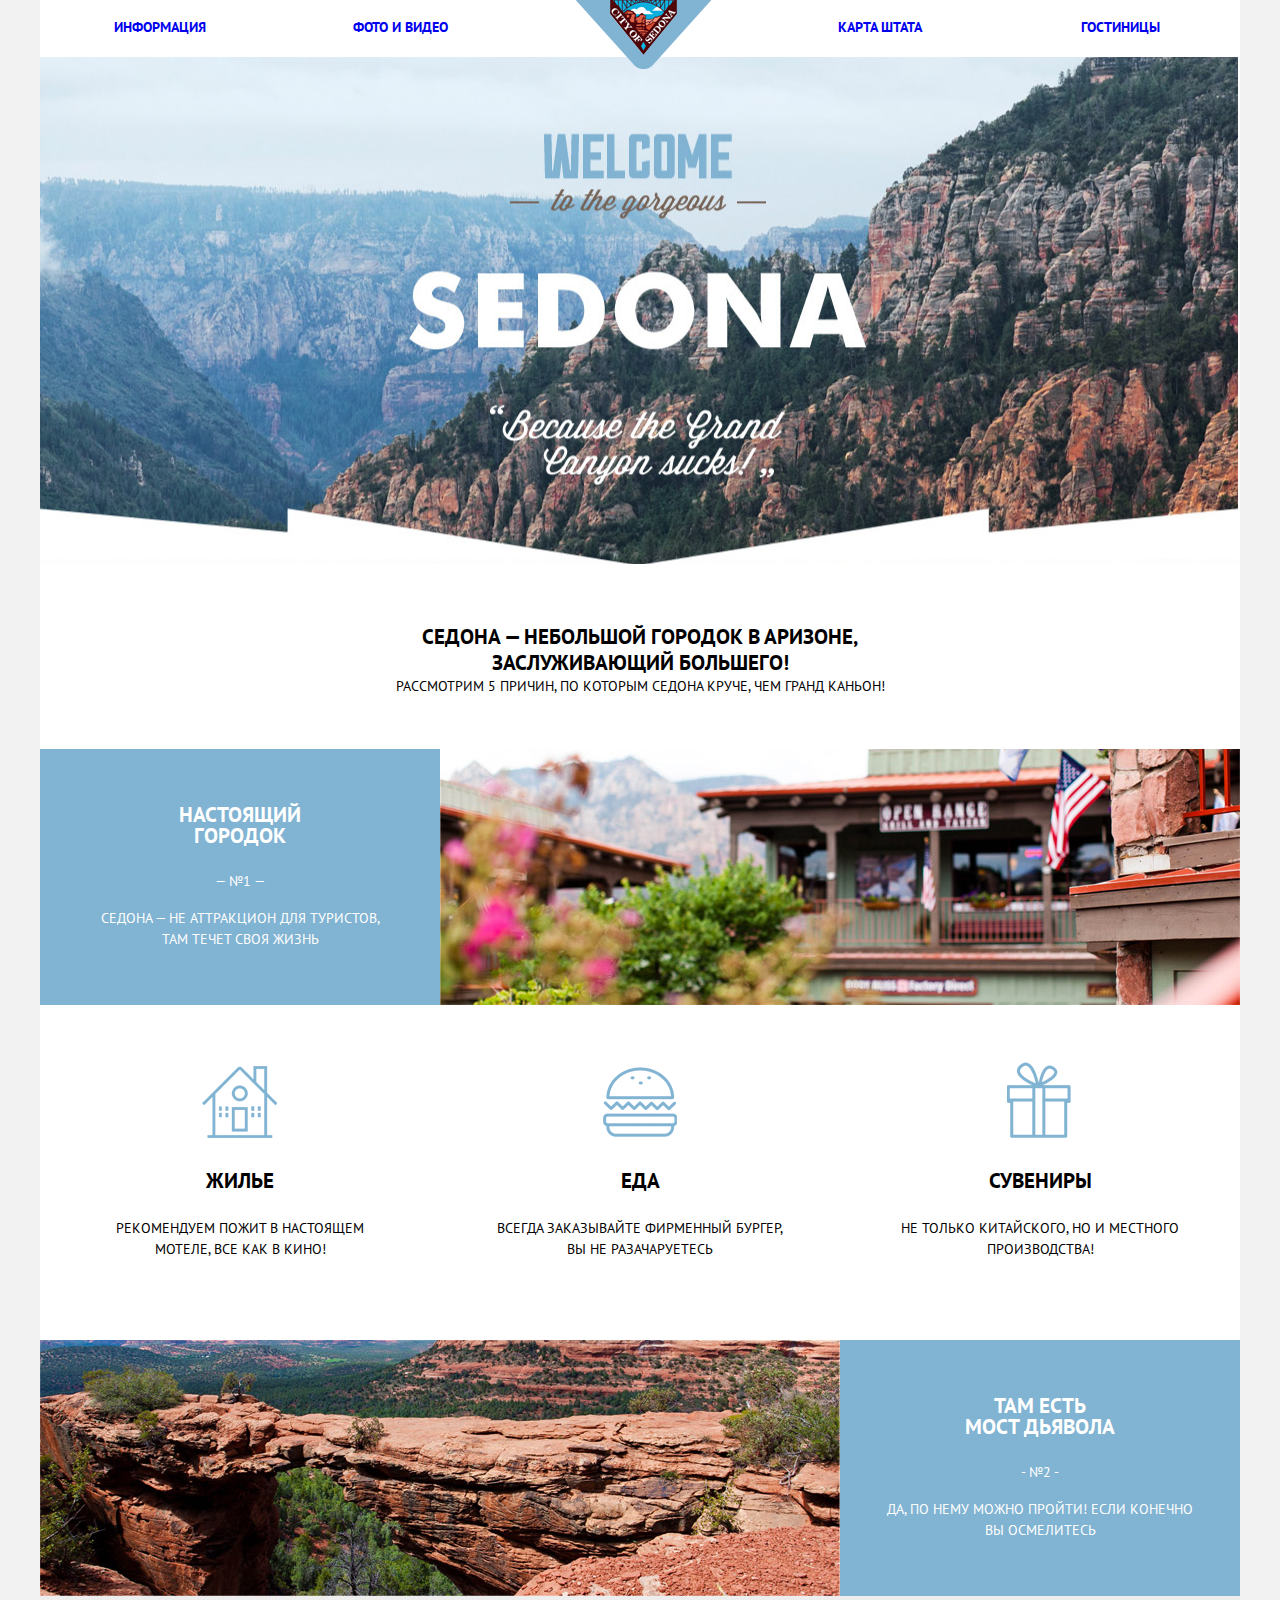
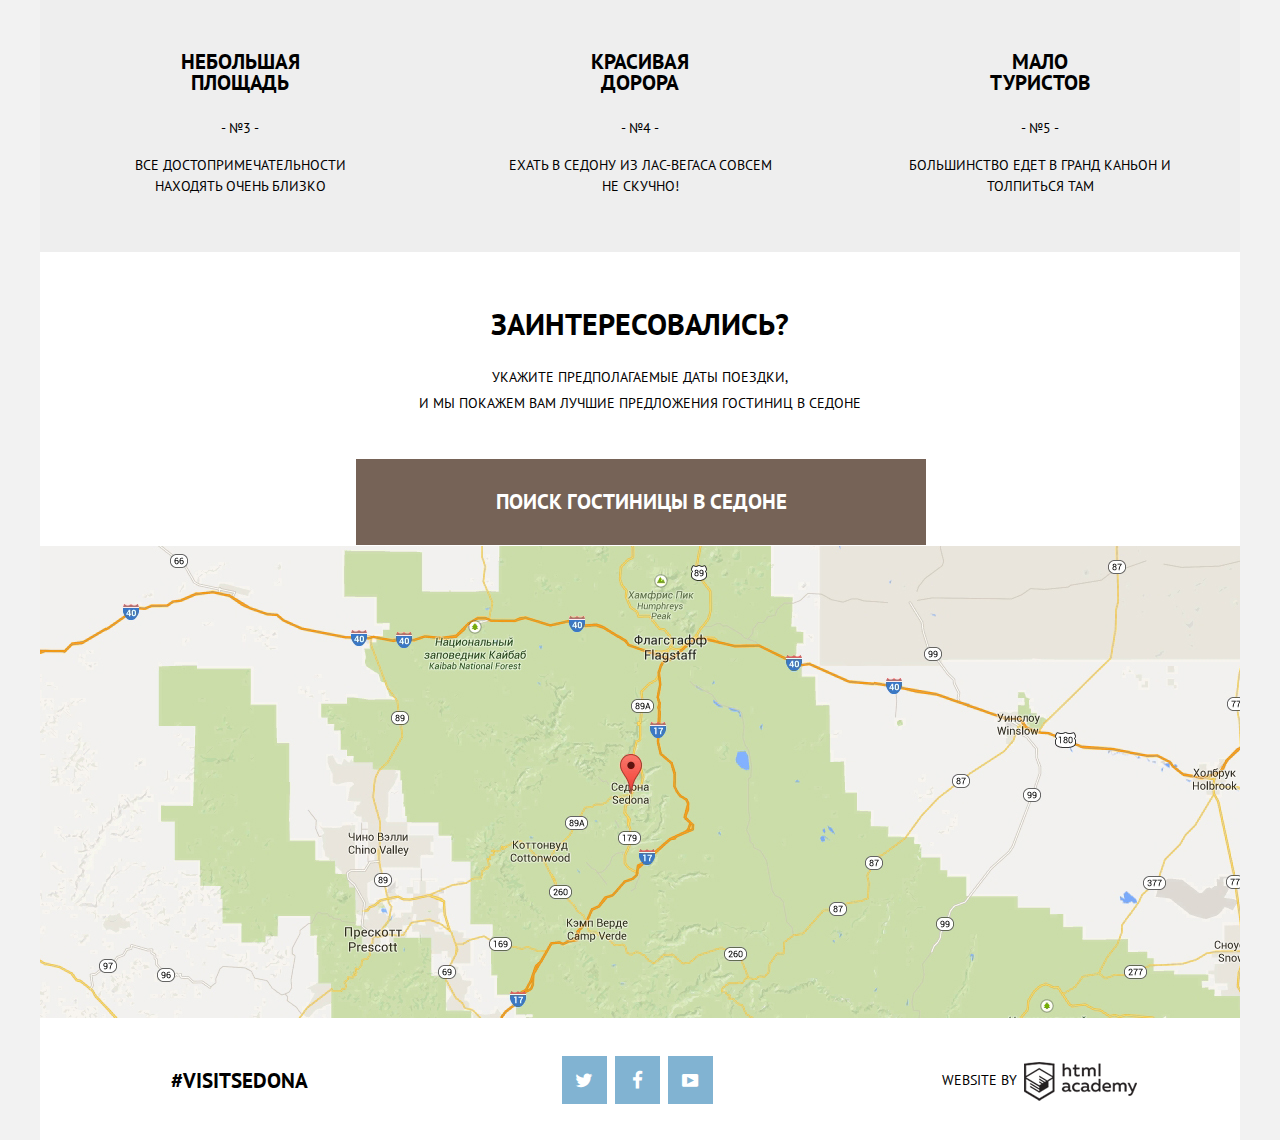
==== index.html @ 13682cb5 "js без анимации" ====
<!DOCTYPE html>
<html lang="ru">
	<head>
		<meta charset="UTF-8">
		<link href="css/style.css" rel="stylesheet">
		<link href='https://fonts.googleapis.com/css?family=PT+Sans:400,700,400italic,700italic&subset=latin,cyrillic,cyrillic-ext,latin-ext' rel='stylesheet' type='text/css'>
		<title>HTML Academy: Седона</title>
	</head>
	<body>
		<div class="container">
			<header class="main_header clearfix"> <!-- Блок: Крыша -->
				<nav class="main_navigation">
					<ul>
						<li><a href="#">Информация</a></li>
						<li><a href="#">Фото и Видео</a></li>
						<li><a class="logo" href="index.html"><img src="img/logo.png" alt="logo"/></a></li>
						<li><a href="sedona_hotels.html">Гостиницы</a></li>
						<li><a href="#">Карта  штата</a></li>
					</ul>
				</nav>
			</header>
			<main>
				<div class="intro clearfix"> <!-- Блок: главная картинка и текст -->
				</div> 
				<div class="content_block clearfix"> <!-- Блок: h3 заголовок -->
					<h3 class="content_title">Седона &mdash; небольшой городок в Аризоне,<br>заслуживающий большего!</h3>
					<div class="content_text">Рассмотрим 5 причин, по которым Седона круче, чем гранд каньон!</div>
				</div>
				<div class="content_block clearfix"> <!--  Блок: Причина №1 и картинка -->
					<div class="features_text other_color"> 
						<h3 class="content_title" >Настоящий<br> городок</h3>
						<p>&mdash; №1 &mdash;</p>
						<p>Седона &mdash; не аттракцион для туристов,<br> там течет своя жизнь</p>
					</div>
					<div class="features_picture"> <!--  background в css! -->
					</div>
				</div>
				<div class="content_block clearfix"> <!-- Блок: Жилье Еда Сувениры -->
					<div class="content_about"> 
						<div class="icon icon_house"></div>
						<h3 class="title_about">Жилье</h3>
						<p>Рекомендуем пожит в настоящем<br> мотеле, все как в кино!</p>
					</div>
					<div class="content_about">
						<div class="icon icon_food"></div>
						<h3 class="title_about">Еда</h3>
						<p>Всегда заказывайте фирменный бургер,<br>вы не разачаруетесь</p>
					</div>
					<div class="content_about">
						<div class="icon icon_present"></div>
						<h3 class="title_about">Сувениры</h3>
						<p>Не только китайского, но и местного<br> производства!</p>
					</div>
				</div>
				<div class="content_block">  <!--  Блок: Причина №2 и картинка -->
					<div class="features_picture"> <!-- background в css! -->
					</div> 
					<div class="features_text other_color">
						<h3 class="content_title" >Там есть<br> мост дьявола</h3>
						<p>- №2 -</p>
						<p>Да, по нему можно пройти! Если конечно<br> вы осмелитесь</p>
					</div>
				</div>
				<div class="content_block clearfix"> <!--  Блок: Причина №3,4,5 и картинка -->
					<div class="features_text color_background">
						<h3 class="content_title" >Небольшая<br> площадь</h3>
						<p>- №3 -</p>
						<p>Все достопримечательности<br> находять очень близко </p>
					</div>
					<div class="features_text color_background">
						<h3 class="content_title" >Красивая<br> дорора</h3>
						<p>- №4 -</p>
						<p>Ехать в Седону из Лас-Вегаса совсем<br> не скучно!</p>
					</div>
					<div class="features_text color_background">
						<h3 class="content_title" >Мало<br>туристов</h3>
						<p>- №5 -</p>
						<p>Большинство едет в Гранд Каньон и<br> толпиться там</p>
					</div>
				</div>
				<div class="content_block map_block clearfix"> <!-- Блок: Заинтересовались? -->
					<h2 class="content_title map_title">Заинтересовались?</h2>
					<p class="content_text map_text">Укажите предполагаемые даты поездки,<br> и мы покажем вам лучшие предложения гостиниц в Седоне</p>
					<form class="form_search_hotels clearfix"> <!-- pop up дата заезда --> 
						<div class="content_title form_title clearfix"><a class="link_popup" href="#">Поиск гостиницы в Седоне</a></div>
						<div class="form_params">
							<label for="in" class="field_title_in">Дата заезда: <input class="field_date_in" id="in" placeholder="   24 Апреля 2016" type="text"></label>
							<label for="out" class="field_title_out">Дата выезда: <input class="field_date_out" id="out" placeholder="ДД.ММ.ГГГГ" type="text"></label>
							<label class="field_title_adults" for="adults">Взрослые: <input id="adults" type="text"></label>
							<label class="field_title_children clearfix" for="children">Дети: <input class="field_number_chld" id="children" type="text"></label>
							<input class="btn_search" type="button" value="Найти">
						</div>
					</form>
				</div>
				<div class="sedona_map"> <!-- Блок: карта -->
					<div class="map"></div> <!--  background в css! -->
				</div>
			</main>
			<footer class="main_footer clearfix"> <!-- Подвал -->
				<div class="tag">
					#visitsedona
				</div>
				<div class="footer_social">
					<a class="social_btn soсial_btn_tw" href="#"><span class="icon-twitter"></span></a>
					<a class="social_btn social_btn_fb" href="#"><span class="icon-facebook"></span></a>
					<a class="social_btn social_btn_youtube" href="#"><span class="icon-youtube"></span></a>
				</div>
				<div class="copyright">
					website by
					<a class="icon_htmlacademy"><!-- <img src="img/co_academy.png" alt="#HtmlAcademy"> --></a>
					</div>
				</div>
			</footer>
		</div>
		<script src="js/main.js"></script>
</body>
</html>
---- css/style.css ----
html, body {
	padding: 0;
	margin: 0px;
	font-weight: 400;
	font-size: 14px;
	line-height: 21px;
	font-family: "PT sans", Arial,sans-serif;
	background-color: #f2f2f2;
	color: #000000;
	text-transform: uppercase;
}
@font-face {
	font-weight: normal;
	font-style: normal;

	font-family: "symbols-sedona";
	src: url("../fonts/symbols-sedona.woff") format("woff"),
		url("../fonts/symbols-sedona.woff2") format("woff2");
}

[class^="icon-"]::before,
[class*=" icon-"]::before {
  display: inline-block;

  font-weight: normal;

  speak: none;
  text-decoration: inherit;
  width: 1em;
  font-style: normal;
  font-variant: normal;
  font-family: "symbols-sedona";
  text-align: center;
  text-transform: none;
  line-height: 24px;
}

.icon-facebook::before { content: "\66"; } /* "f" */
.icon-twitter::before { content: "\74"; } /* "t" */
.icon-up-dir::before { content: "\25b2"; } /* "▲" */
.icon-down-dir::before { content: "\25bc"; } /* "▼" */
.icon-star::before { content: "\2605"; } /* "★" */
.icon-check-off::before { content: "\2610"; } /* "☐" */
.icon-check-on::before { content: "\2611"; } /* "☑" */
.icon-calendar::before { content: "\e800"; } /* "" */
.icon-plus::before { content: "\e801"; } /* "" */
.icon-minus::before { content: "\e802"; } /* "" */
.icon-youtube::before { content: "\f39e"; } /* "" */


.main_navigation ul {
	list-style: none;
	margin:0;
	padding: 0;
}

.clearfix::after {
	display: table;
	clear: both;
	content: "";
}

.content_block h2 {
	padding: 0px;
	margin: 0px;
	font-weight: bold;
	line-height: 24px;
	color: #000000;
	font-size: 30px;
}

.content_block h3{
	padding: 0;
	margin: 0;
}

.content_block .content_title {
	font-weight: bold;
	font-size: 21px;
	padding-top: 60px;
	color: #000000;
	line-height: 26px;
}

.features_text .content_title {
	line-height: 21px;
	color: inherit;
	padding-top: 55px;
	margin-bottom: 25px;
}

.features_text.other_color{
	background-color: #81b3d2;
	color: white;
}

.content_block > .color_background {
	background-color: #eeeeee;
}

.container {
	width: 1200px;
	margin: 0px auto;
	padding: 0 0;
	background-color: white;
}

/*главное меню*/

.main_navigation ul {
	position: relative;
	margin:0;
	padding: 0px;
	list-style: none;
}

.logo {
	margin-top: -15px;
	position: absolute;
	display: block;
	padding-left: 55px;
	padding-right: 0px;
}

.main_navigation li {
	float: left;
	padding-top: 14px;
	padding-bottom: 17px;
	padding-right: 0px;
	text-align: center;
	min-width: 240px;
}

.main_navigation li:last-child {
	float: right;
}

.main_navigation li:nth-child(4) {
	float: right;
}

.main_navigation a {
	font-size: 14px;
	line-height: 26px;
	text-decoration: none;
	font-weight: bold;
}

.main_navigation a:visited {
	line-height: 26px;
	font-size: 14px;
	text-decoration: none;
	text-transform: uppercase;
	color: black;
	font-weight: bold;
}

.intro {
	height: 507px;
	background-image: url("../img/intro.jpg");
	background-position: -2px 95%;
	background-repeat: no-repeat;
}

.content_block {
	text-align: center;
}

.content_title {
	padding-bottom: 20px;
	color: #FFF;
	padding-top: 50px; 
}

.content_text {
	margin-bottom: 52px;
}

.features_text {
	width: 400px;
	text-align: center;
	float: left;
	color: #000000;
	background-color: #FFFFFF;
	min-height: 256px;
}

.content_block p {
	margin: 0;
	padding: 0;
	margin-bottom: 16px;
}

.features_picture {
	float:right;
	width: 800px;
	min-height: 256px;
	background-image:url(../img/town.jpg);
}

.content_about {
	position:relative;
	width:400px;
	min-height:256px;
	float:left;
}

.content_about .title_about {
	padding-top: 165px;
	margin-bottom: 27px;
	font-size: 21px;
}

.content_about p {
	margin: 0;
	padding: 0;
}

.content_about p {
	margin-bottom: 80px;
	padding-top: 0px;
}

.icon {
	position: absolute;
	padding: 5px;
	width: 80px;
	top: 50px;
	left: 160px;
	height: 80px;
	background-position: 2px 11px;
	background-color: #FFF;
	background-repeat: no-repeat;
}

.icon_house {
	background-image: url("../img/icon_house.png");
}

.icon.icon_food {
	background-image: url("../img/icon_food.png");
	background-position: 3px 12px;
}

.icon.icon_present {
	background-image: url("../img/icon_present.png");
	background-position: 7px 7px;
}


.features_picture:nth-child(1) {
	float:left;
	background-image: url(../img/canyon.jpg);
	width: 800px;
	min-height: 256px;
	background-position: 0 0;
	background-repeat: no-repeat;
}


.btn_find {
	height: 58px; 
	width: 458px;
}

footer {
	min-height: 120px;
}

.tag {
	float:left;
	padding-bottom: 40px;
	padding-top:50px;
	padding-left: 61px;
	margin-left:70px;
	width:240px;
	font-size:21px;
	font-weight:bold;
	line-height:26px;
}
.footer_social {
	float: left;
	width: 400px;
	margin-left: 26px;
	padding-top: 38px;
	padding-bottom: 36px;
	text-align: center;
}

.social_btn {
	display: inline-block;
	width: 45px;
	height: 35px;
	margin: 0px 2px;
	background: #81b3d2;
	color: #ffffff;
	font-weight: bold;
	font-size: 19px;
	text-decoration: none;
	padding-top: 13px;
}


.copyright {
	position: relative;
	float:right;
	width: 240px;
	margin-right: 58px;
	padding-top: 52px;
	padding-bottom: 40px;
}

.icon_htmlacademy {
	display:block;
	width: 113px;
	height: 39px;
	position: absolute;
	top: 44px;
	left: 82px;
	background-image: url(../img/co_academy.png);
	background-repeat: no-repeat;
}
.icon_htmlacademy:hover {
	background-image: url(../img/co_academy_hover.png);
	background-repeat: no-repeat;
}
/*Поп-ап форма */
.map_block {
	position: relative;
}

.content_block .map_title {
	font-size: 30px;
	font-weight: bold;
	line-height: 24px;
	margin-bottom: 28px;
}

.content_block .map_text {
	font-size: 14px;
	line-height: 26px;
	font-weight: 400;
	padding: 0;
	margin: 0;
	margin-bottom: 130px;
}

.form_search_hotels {
	position: absolute;
	width: 570px;
	left: 316px;
	background-color: white;
	top: 207px;
}

.form_search_hotels .form_title {
	background-color: #766357;
	color: white;
	display: block;
	text-decoration: none;
	padding-top: 30px;
	padding-bottom: 30px;
}
.form_title a {
	padding: 0;
	color: inherit;
	text-decoration: inherit; 
}
.form_params {
	position: relative;
	min-height: 342px;
	width: 458px;
	margin-left: 55px;
	margin-right: 55px;
	display: none;
}

.form_params_show {
	display: block;
	animation: bounce 0.6s;
}



.form_params label {
	float: left;
	line-height: 26px;
	font-weight: bold;
	font-size: 14px;
}

.form_params input {
	width: 115px;
	background-color: #f2f2f2;
	height: 30px;
	margin-left: 33px;
	border: none;
}

.form_search_hotels .field_date_in {
	width: 342px;
	height: 33px;
	margin-left: 16px;

}
.form_search_hotels .field_date_out {
	width: 342px;
	height: 32px;
	margin-left: 16px;
	background-color: #f2f2f2;
}

.field_title_in {
	margin-bottom: 32px;
	float: left;
	margin-left: 1px;
	margin-top: 56px;
}

.field_title_out {
	font-size: 14px;
	font-weight: bold;
	line-height: 26px;
	float: left;
	margin-left: -3px;
	margin-bottom: 35px;
}

.field_title_adults {
}
.form_params .field_title_children {
	float: right;
}

.form_params .field_number_chld {
	margin-left: 19px;
}

.form_params .btn_search {
	margin-top: 52px;
	width: 459px;
	margin-left: 0px;
	height: 61px;
	font-size: 21px;
	font-weight: bold;
	line-height: 26px;
	color: #FFFFFF;
	background-color: #81b3d2;
	text-transform: uppercase;
	font-family: "PT sans", Arial,sans-serif;
	margin-bottom: 56px;
}

.map {
	width: auto;
	height: 472px;
	background-image: url(../img/sedona_map.jpg);
	background-repeat: no-repeat;
	background-position: 0 0;
}

/*Страница отели*/
.main_hotel {
	margin:0;
	padding:0;
	font-weight:400;
	font-family:"PT sans", Arial,sans-serif;
}

form.filters {
	padding:0;
	margin:0;
	min-height:218px;
	background-image: url(../img/form_background.jpg);
	background-repeat:no-repeat;
	background-position: 0 17%;
	font-size:16px;
	font-weight:400;
	font-family:"PT sans", Arial,sans-serif;
}
form ul {
	margin:0;
	padding:0;
	list-style:none;
}

.filters h2 {
	font-size: 16px;
	font-weight: bold;
	line-height: 21px;
	padding: 0;
	color: #FFFFFF;
	margin: 0;
	margin-bottom: 30px;
}

.filters li {
	margin: 0;
	padding: 0;
	font-size: 14px;
	font-weight: 400;
	line-height: 21px;
	color: #FFFFFF;
	
}
.input-group {
	padding-top: 26px;
	float: left;
	width: 253px;
	margin-left: 72px;
}

.input-group:nth-child(2) {
	margin-left: 0px;
}

.block_cost {
	float:right;
	width: 330px;
	margin-right:70px;
	padding-bottom:35px;
}
.search_results {
}

.sort_panel {
	min-height: 82px;
	border-bottom: 1px solid #e5e5e5;
}

.sort_panel ul {
	list-style: none;
	margin: 0px;
	padding: 0px;
	padding-top: 30px;
	padding-bottom: 30px;
}

.sort_panel li {
	display: inline-block;
	padding-left: 30px;
	font-size: 12px;
	line-height: 18px;
	font-weight: 400;;;;;
}
.sort_params a {
	text-decoration: none;
	color:#d0d0d0;
	border-bottom: 1px dashed #81B3D2 ;
}


.sort_params .sort_active {
	color: #81B3D2;
}
.found_results {
	float: left;
	margin-left: 70px;
	padding-top: 29px;
	padding-right: 54px;
	font-size: 21px;
	font-weight: bold;
	line-height: 26px;
	padding-bottom: 30px;
	padding-left: 3px;
}

.sort_label {
	float: left;
	padding-top: 32px;
	padding-bottom: 32px;
	width: 78px;
	font-size: 14px;
	line-height: 18px;
	font-weight: 400;
}

.sort_params {
	float: left;
}

.sort_up {
	float:right;
	padding-top: 30px;
	padding-bottom: 30px;
	margin-right: 65px;
	font-size: 23px;
	line-height: 20px;;
	color: #cccccc;
}

.hotel_card {
	min-height: 150px;
	border-bottom: 1px solid #e5e5e5;
}
.hotel_card h2 {
	padding: 0;
	margin: 0;

}
.hotel_card p {
	padding: 0;
	margin-top: 0;
	float: left;
	min-width: 110px;
	font-size: 14px;
	font-weight: 400;

}

.hotel_picture {
	float: left;
	width: 135px;
	height: 90px;
	padding-bottom: 30px;
	padding-top: 30px;
	margin-left: 72px;
}

.hotel_about {
	float:left;
	width: 380px;
	padding: 0px;
	margin: 0px;
	padding-left: 30px;
}

.hotel_about .hotel_title {
	float: left;
	font-size: 21px;
	font-weight: bold;
	line-height: 26px;
	padding-top: 25px;
	padding-left:1px;
	margin-right: 76px;
	margin-bottom: 5px;
	min-width: 250px;;
}

.hotel_type {
	margin-right: 5px;
}

.hotel_cost {
	margin-right: 100px;
}

.hotel_about a {
	float:left;
	font-size: 14px;
	line-height: 21px;
	font-weight: bold;
	margin-right:4px;
	padding-top: 3px;
	padding-right: 17px;
	padding-left: 17px;
	padding-bottom: 3px;
	margin-bottom: 30px;
	color:#FFFFFF;
	text-decoration: none;
}
.hotel_details {
	background-color: #81b3d2;
}
.hotel_booking {
	background-color: #766357;
}
.hotel_rate {
	float:right;
	padding-right: 70px;
}

.hotel_stars {
	float:right;
	margin-top: 26px;
	font-size: 22px;
	line-height: 21px;
	padding: 3px;
	color: #81b3d2;
}

.hotel_mark {
	margin-top: 96px;
	margin-bottom: 30px;
	padding-left: 5px;
	padding-right: 5px;
	margin-right: 12px;
}

input[type="checkbox"] {
	display: none;
}


input[type="checkbox"]+label {
	display: block;
	padding-left: 45px;
	line-height: 20px;
	position: relative;
	cursor: pointer;
	margin-bottom: 25px;
}

input[type="checkbox"] + label::before {
	content: "\2610";
	position: absolute;
	font-family: "symbols-sedona";
	font-size: 25px;
	top: 0;
	left: 0;
}
input[type="checkbox"]:checked + label::before {
		content: "\2611";
}
.hotel_stars {
	content: "\2610"
}

/*Форма цены*/
.filter-range {
	width: 316px;
	text-transform: uppercase;
	margin-right: 74px;
	margin-top: 27px;
	color: #ffffff;
	float: right;
}

.filter-range-title {
	margin-bottom: 9px;

	font-weight: 600;
	font-size: 16px;
	line-height: 21px;
}

.price-controls {
	position: relative;
	height: 36px;
	margin-bottom: 17px;

	font-size: 0;

	border: 2px solid #ffffff;
	border-radius: 2px;
}

.price-controls::after {
	content: "";
	position: absolute;
	top: 50%;
	left: 50%;

	width: 2px;
	height: 22px;

	background: #ffffff;
	transform: translate(-50%, -50%);
}

.price-controls label {
	display: inline-block;

	font-size: 14px;

	cursor: pointer;
	vertical-align: top;
	line-height: 38px;
}

.price-controls .min-price,
.price-controls .max-price {
	width: 90px;
	padding-left: 65px;
}

.price-controls input {

	background: none;
	border: none;
	outline: none;
	font: inherit;
	color: inherit;
	margin: 0;

	width: 50px;
}

.range-controls {
	position: relative;

	margin-bottom: 32px;
}

.range-controls .scale {
	height: 2px;
	background: rgba(255, 255, 255, 0.3);
}

.range-controls .bar {
	width: 75%;
	height: 2px;

	background: #ffffff;
}

.range-toggle {
	position: absolute;

	width: 4px;
	height: 4px;

	background: #ababab;
	border: 8px solid #ffffff;
	border-radius: 50%;
	box-shadow: 0 2px 1px 0 rgba(0, 1, 1, 0.2);
	cursor: pointer;
	top: -9px;
}

.range-toggle:hover {
	background: #1c4f80;
}

.range-toggle-min {
	left: 0px;
}

.range-toggle-max {
	left: 80%;
}

.btn-transparent {
	display: block;
	margin: 0 auto;
	padding: 6px 32px;

	font-size: 14px;
	line-height: 20px;
	color: #ffffff;
	text-transform: uppercase;

	background: transparent;
	border: 2px solid #ffffff;
	border-radius: 2px;
	outline: none;
	cursor: pointer;
}

.btn-transparent:hover {
	color: #000000;

	background: #ffffff;
}
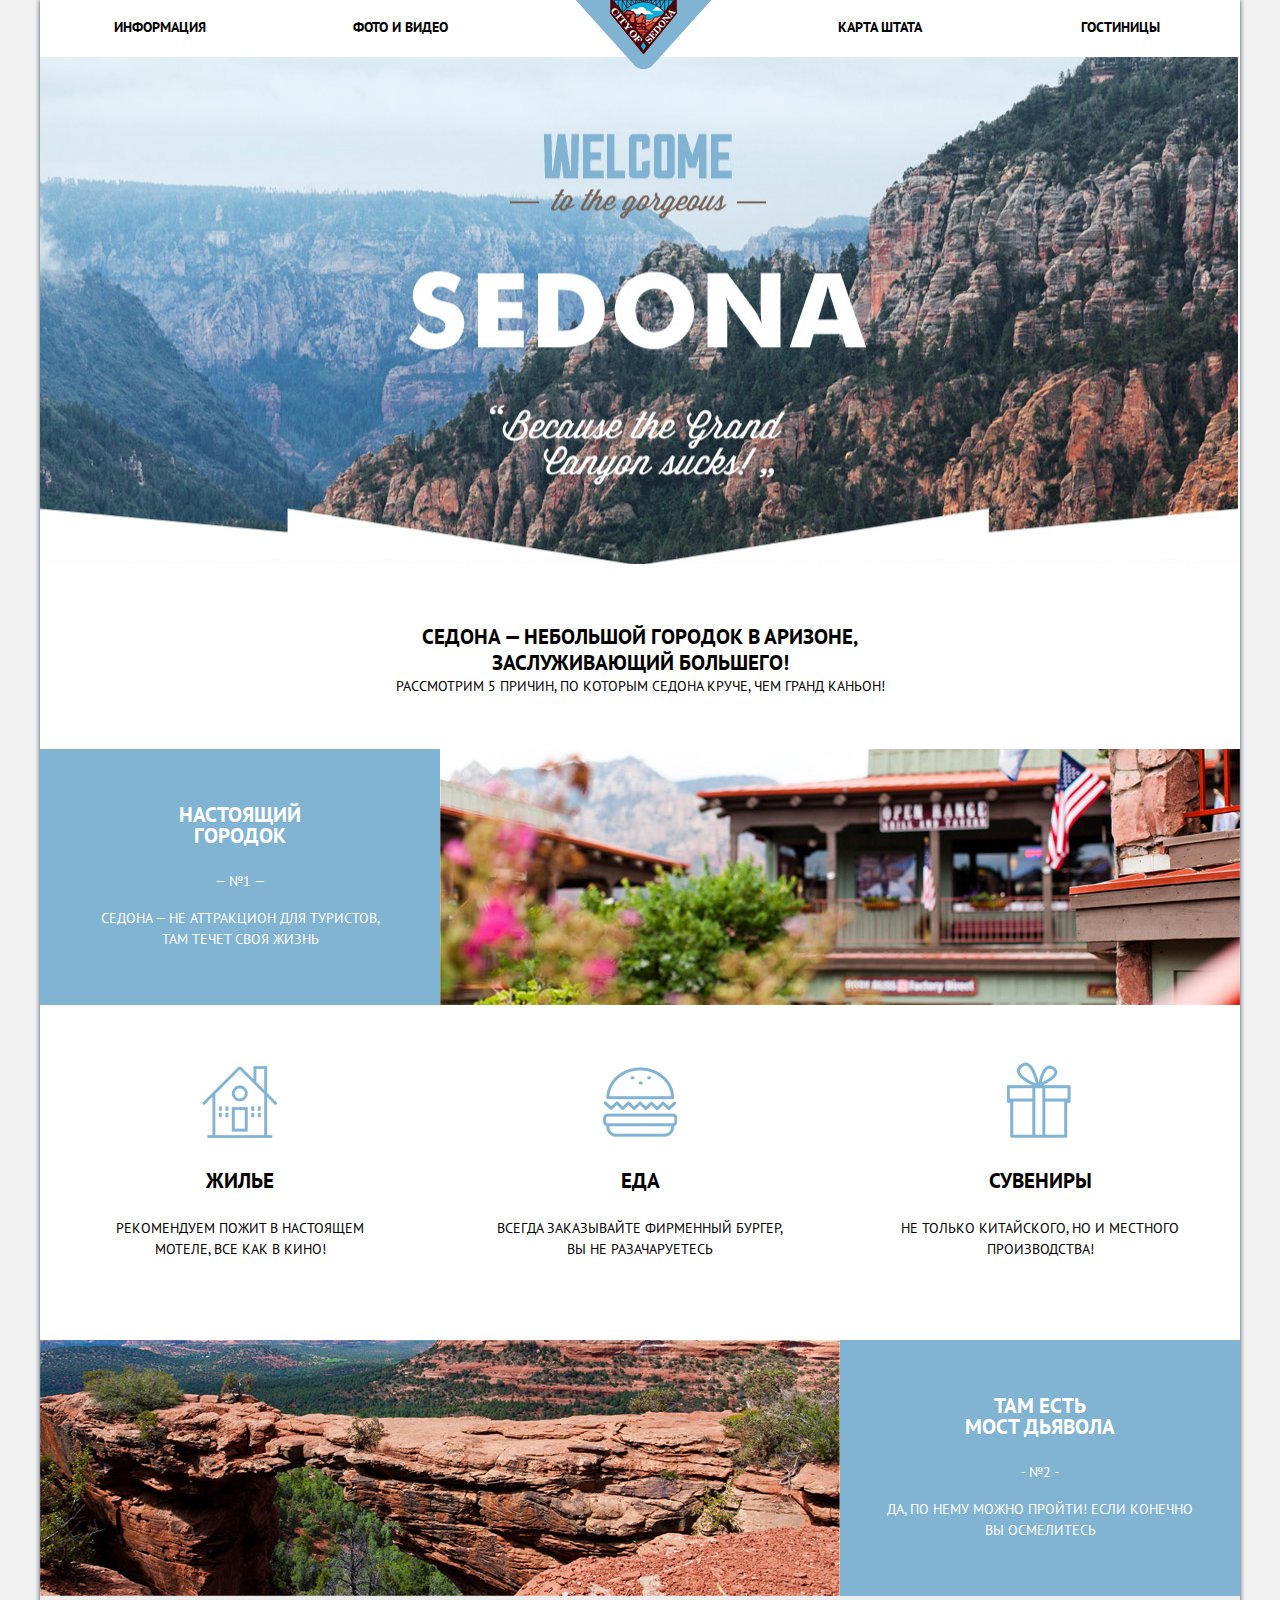
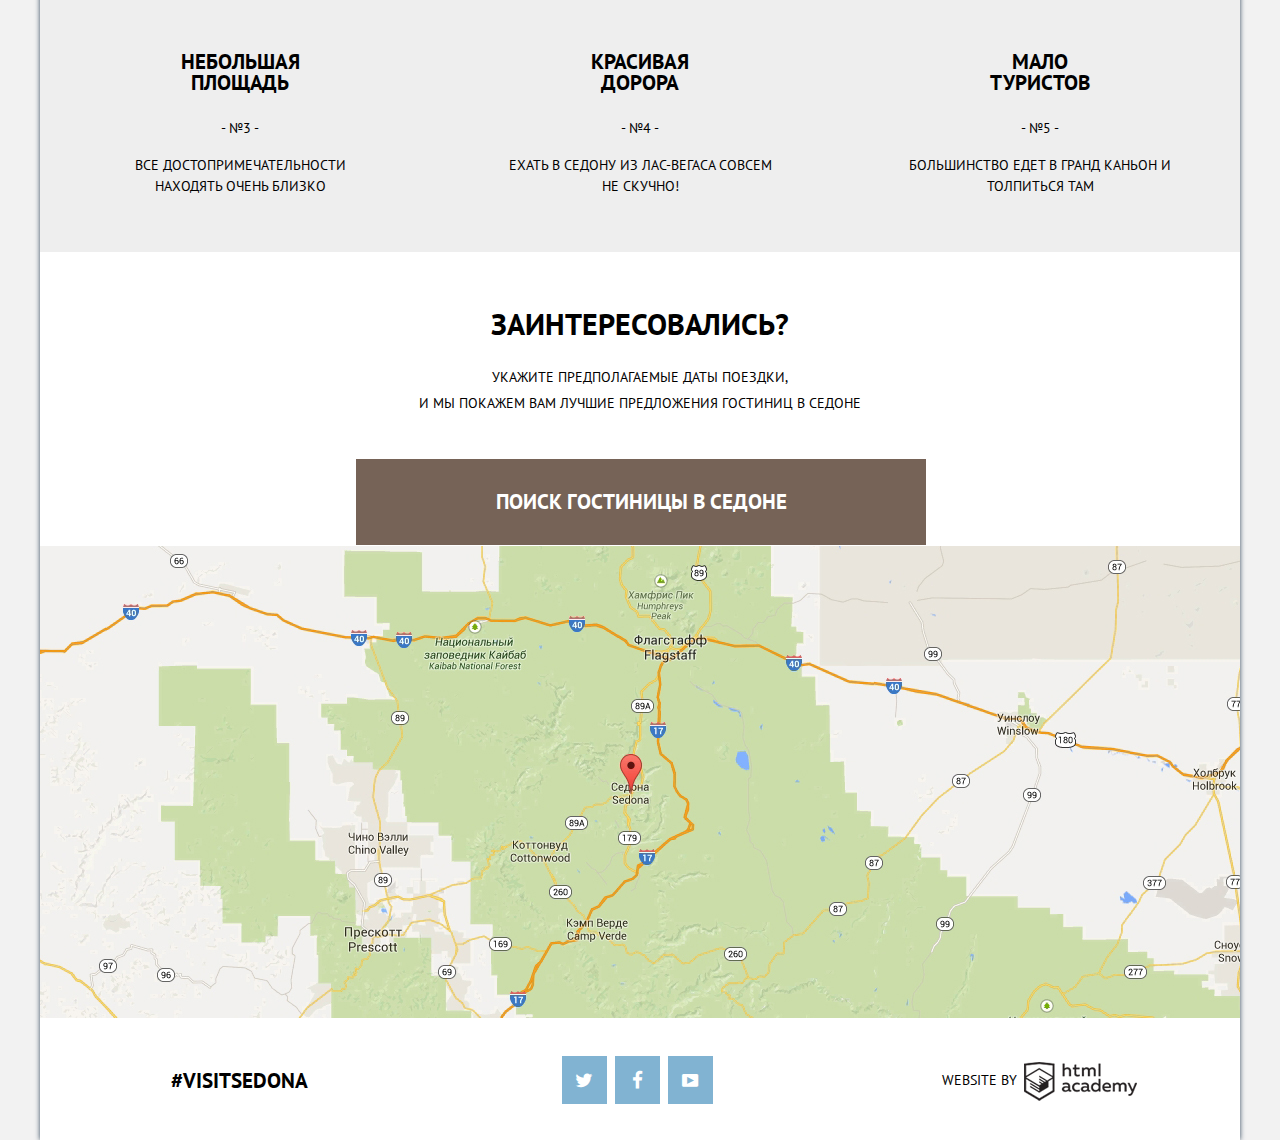
==== commit a3aa5246: "animation and shadow" ====
--- a/index.html
+++ b/index.html
@@ -107,8 +107,7 @@
 				</div>
 				<div class="copyright">
 					website by
-					<a class="icon_htmlacademy"><!-- <img src="img/co_academy.png" alt="#HtmlAcademy"> --></a>
-					</div>
+					<a class="icon_htmlacademy"></a>
 				</div>
 			</footer>
 		</div>
--- a/css/style.css
+++ b/css/style.css
@@ -20,19 +20,19 @@
 
 [class^="icon-"]::before,
 [class*=" icon-"]::before {
-  display: inline-block;
-
-  font-weight: normal;
-
-  speak: none;
-  text-decoration: inherit;
-  width: 1em;
-  font-style: normal;
-  font-variant: normal;
-  font-family: "symbols-sedona";
-  text-align: center;
-  text-transform: none;
-  line-height: 24px;
+	display: inline-block;
+
+	font-weight: normal;
+
+	speak: none;
+	text-decoration: inherit;
+	width: 1em;
+	font-style: normal;
+	font-variant: normal;
+	font-family: "symbols-sedona";
+	text-align: center;
+	text-transform: none;
+	line-height: 24px;
 }
 
 .icon-facebook::before { content: "\66"; } /* "f" */
@@ -103,6 +103,7 @@
 	margin: 0px auto;
 	padding: 0 0;
 	background-color: white;
+	box-shadow: 0 0 5px 0 #34495e
 }
 
 /*главное меню*/
@@ -144,6 +145,7 @@
 	line-height: 26px;
 	text-decoration: none;
 	font-weight: bold;
+	color: #000000;;
 }
 
 .main_navigation a:visited {
@@ -151,8 +153,8 @@
 	font-size: 14px;
 	text-decoration: none;
 	text-transform: uppercase;
-	color: black;
-	font-weight: bold;
+	font-weight: bold;
+	color: #000000;
 }
 
 .intro {
@@ -377,7 +379,8 @@
 
 .form_params_show {
 	display: block;
-	animation: bounce 0.6s;
+	-webkit-animation: bounce 0.7s; 
+	animation: bounce 0.7s;
 }
 
 
@@ -851,4 +854,41 @@
 	color: #000000;
 
 	background: #ffffff;
+}
+@-webkit-keyframes bounce { 
+0% { 
+-webkit-transform: translateX(-2000px); 
+transform: translateX(-2000px); 
+} 
+70% { 
+-webkit-transform: translateX(30px); 
+transform: translateX(30px); 
+} 
+90% { 
+-webkit-transform: translateX(-10px); 
+transform: translateX(-10px); 
+} 
+100% { 
+-webkit-transform: translateX(0); 
+transform: translateX(0); 
+} 
+} 
+
+@keyframes bounce { 
+0% { 
+-webkit-transform: translateX(-2000px); 
+transform: translateX(-2000px); 
+} 
+70% { 
+-webkit-transform: translateX(30px); 
+transform: translateX(30px); 
+} 
+90% { 
+-webkit-transform: translateX(-10px); 
+transform: translateX(-10px); 
+} 
+100% { 
+-webkit-transform: translateX(0); 
+transform: translateX(0); 
+} 
 }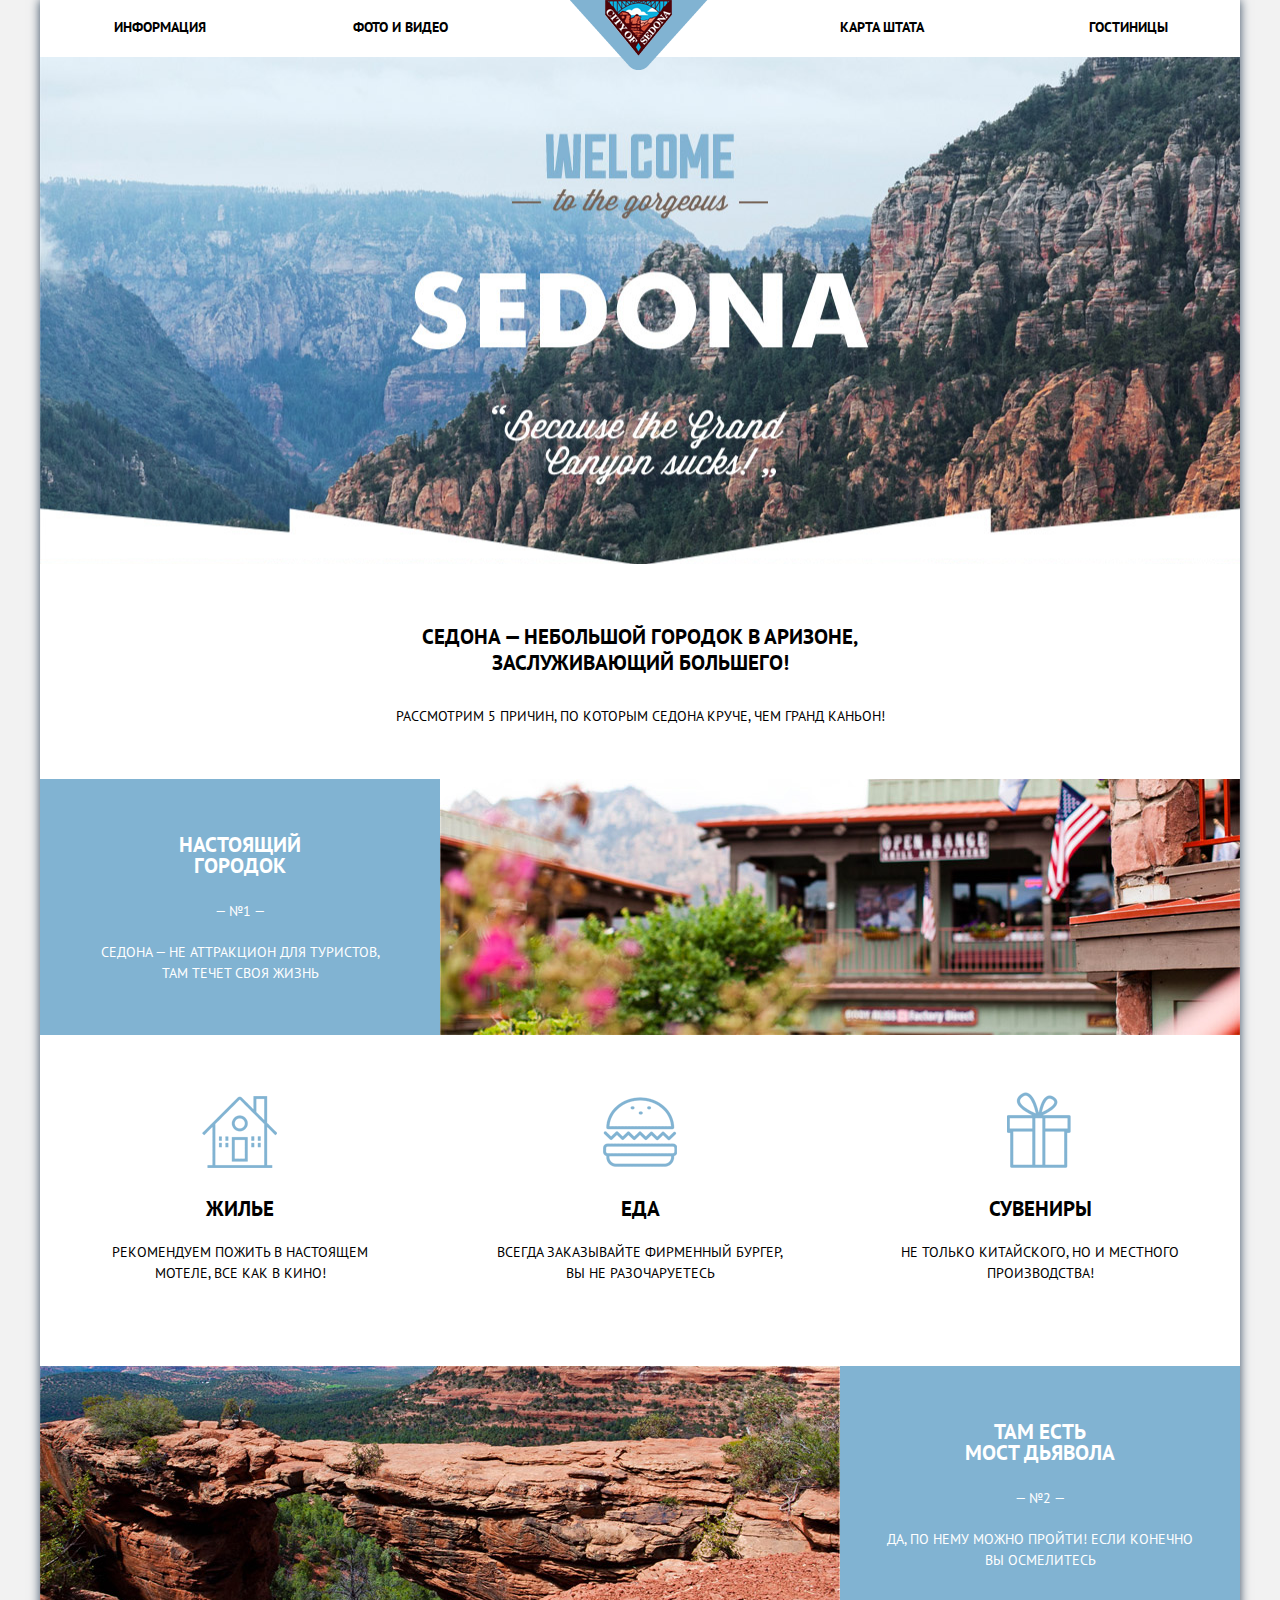
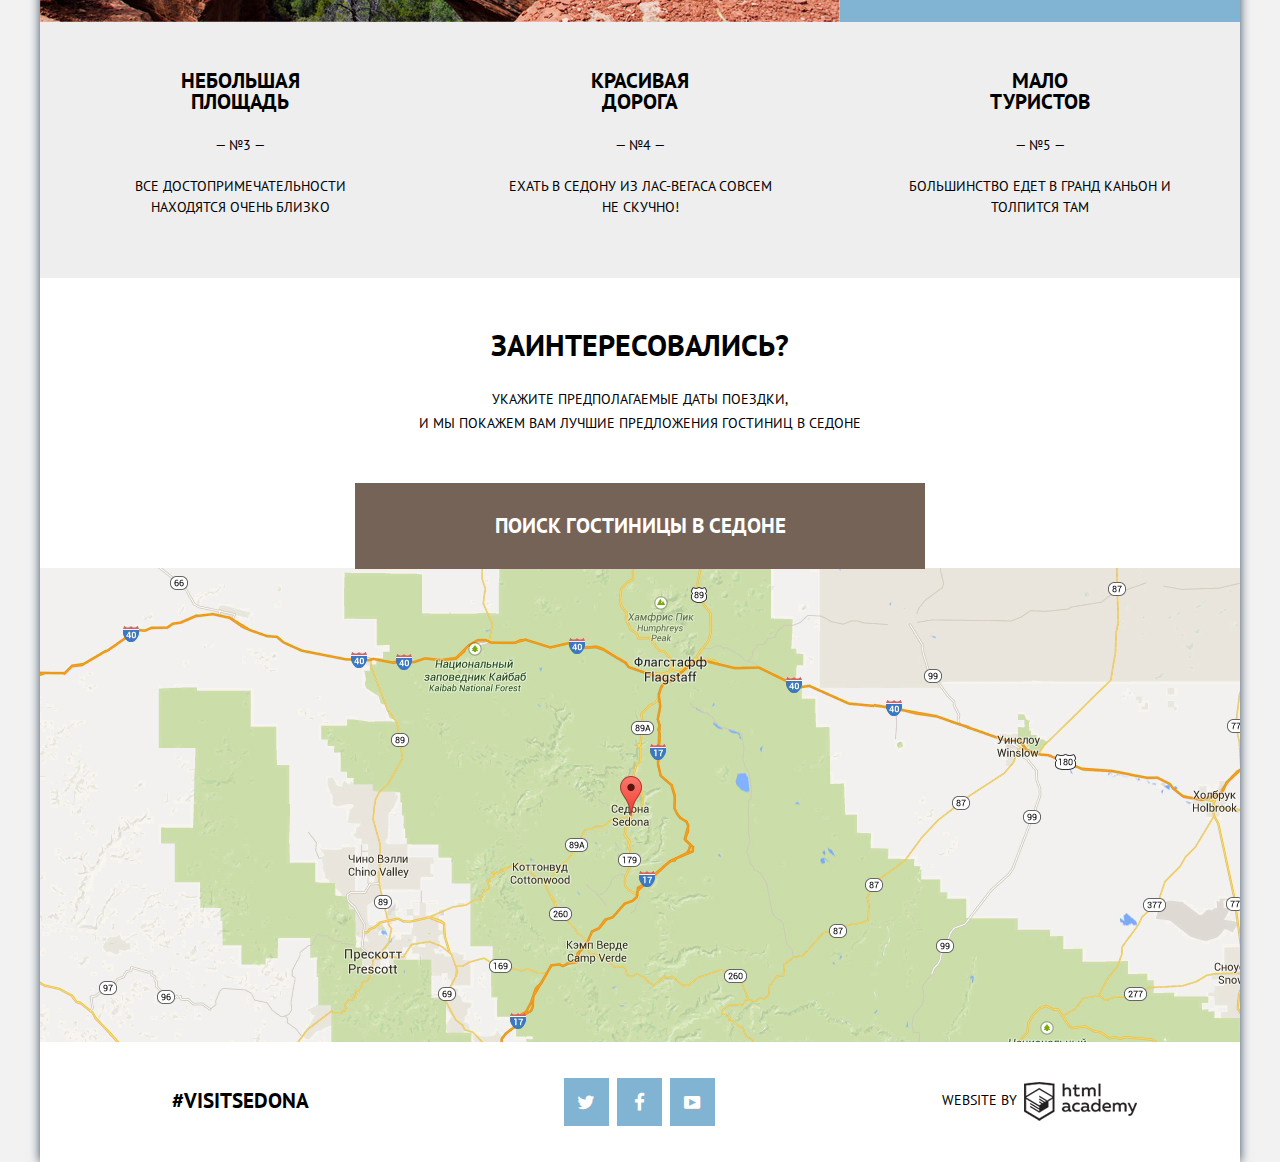
==== commit 00696bf8: "18:43 18.05" ====
--- a/index.html
+++ b/index.html
@@ -39,12 +39,12 @@
 					<div class="content_about"> 
 						<div class="icon icon_house"></div>
 						<h3 class="title_about">Жилье</h3>
-						<p>Рекомендуем пожит в настоящем<br> мотеле, все как в кино!</p>
+						<p>Рекомендуем пожить в настоящем<br> мотеле, все как в кино!</p>
 					</div>
 					<div class="content_about">
 						<div class="icon icon_food"></div>
 						<h3 class="title_about">Еда</h3>
-						<p>Всегда заказывайте фирменный бургер,<br>вы не разачаруетесь</p>
+						<p>Всегда заказывайте фирменный бургер,<br>вы не разочаруетесь</p>
 					</div>
 					<div class="content_about">
 						<div class="icon icon_present"></div>
@@ -57,25 +57,25 @@
 					</div> 
 					<div class="features_text other_color">
 						<h3 class="content_title" >Там есть<br> мост дьявола</h3>
-						<p>- №2 -</p>
+						<p>&mdash; №2 &mdash;</p>
 						<p>Да, по нему можно пройти! Если конечно<br> вы осмелитесь</p>
 					</div>
 				</div>
 				<div class="content_block clearfix"> <!--  Блок: Причина №3,4,5 и картинка -->
 					<div class="features_text color_background">
-						<h3 class="content_title" >Небольшая<br> площадь</h3>
-						<p>- №3 -</p>
-						<p>Все достопримечательности<br> находять очень близко </p>
+						<h3 class="content_title other_params " >Небольшая<br> площадь</h3>
+						<p>&mdash; №3 &mdash;</p>
+						<p>Все достопримечательности<br> находятся очень близко </p>
 					</div>
 					<div class="features_text color_background">
-						<h3 class="content_title" >Красивая<br> дорора</h3>
-						<p>- №4 -</p>
+						<h3 class="content_title other_params" >Красивая<br> дорога</h3>
+						<p>&mdash; №4 &mdash;</p>
 						<p>Ехать в Седону из Лас-Вегаса совсем<br> не скучно!</p>
 					</div>
 					<div class="features_text color_background">
-						<h3 class="content_title" >Мало<br>туристов</h3>
-						<p>- №5 -</p>
-						<p>Большинство едет в Гранд Каньон и<br> толпиться там</p>
+						<h3 class="content_title other_params" >Мало<br>туристов</h3>
+						<p>&mdash; №5 &mdash;</p>
+						<p>Большинство едет в Гранд Каньон и<br> толпится там</p>
 					</div>
 				</div>
 				<div class="content_block map_block clearfix"> <!-- Блок: Заинтересовались? -->
@@ -84,11 +84,17 @@
 					<form class="form_search_hotels clearfix"> <!-- pop up дата заезда --> 
 						<div class="content_title form_title clearfix"><a class="link_popup" href="#">Поиск гостиницы в Седоне</a></div>
 						<div class="form_params">
-							<label for="in" class="field_title_in">Дата заезда: <input class="field_date_in" id="in" placeholder="   24 Апреля 2016" type="text"></label>
-							<label for="out" class="field_title_out">Дата выезда: <input class="field_date_out" id="out" placeholder="ДД.ММ.ГГГГ" type="text"></label>
-							<label class="field_title_adults" for="adults">Взрослые: <input id="adults" type="text"></label>
-							<label class="field_title_children clearfix" for="children">Дети: <input class="field_number_chld" id="children" type="text"></label>
+							<label for="in" class="field_title_in">Дата заезда:<input class="field_date_in" id="in" value="24 Апреля 2016" type="text"></label>
+							<label for="out" class="field_title_out">Дата выезда: <input class="field_date_out" id="out" value="4 Июня 2016" type="text"></label>
+							<label class="field_title_adults" for="adults">Взрослые: <input id="adults" type="text"  value="2"></label>
+							<label class="field_title_children clearfix" for="children" >Дети: <input class="field_number_chld" id="children" type="text" value="0"></label>
 							<input class="btn_search" type="button" value="Найти">
+							<div class="calendar_in"><span class="icon-calendar"></span></div>
+							<div class="calendar_out"><span class="icon-calendar"></span></div>
+							<div class="adults_minus"><span class="icon-minus"></span></div>
+							<div class="adults_plus"><span class="icon-plus"></span></div>
+							<div class="children_minus"><span class="icon-minus"></span></div>
+							<div class="children_plus"><span class="icon-plus"></span></div>
 						</div>
 					</form>
 				</div>
--- a/css/style.css
+++ b/css/style.css
@@ -4,10 +4,10 @@
 	font-weight: 400;
 	font-size: 14px;
 	line-height: 21px;
-	font-family: "PT sans", Arial,sans-serif;
 	background-color: #f2f2f2;
 	color: #000000;
 	text-transform: uppercase;
+	font-family: "PT sans", Arial,sans-serif;
 }
 @font-face {
 	font-weight: normal;
@@ -26,13 +26,13 @@
 
 	speak: none;
 	text-decoration: inherit;
-	width: 1em;
 	font-style: normal;
 	font-variant: normal;
 	font-family: "symbols-sedona";
 	text-align: center;
 	text-transform: none;
 	line-height: 24px;
+	width: 1em;
 }
 
 .icon-facebook::before { content: "\66"; } /* "f" */
@@ -77,16 +77,17 @@
 .content_block .content_title {
 	font-weight: bold;
 	font-size: 21px;
-	padding-top: 60px;
 	color: #000000;
 	line-height: 26px;
+	margin-bottom: 30px;
+	padding-top: 60px;
 }
 
 .features_text .content_title {
+	margin-bottom: 25px;
+	padding-top: 55px;
+	color: inherit;
 	line-height: 21px;
-	color: inherit;
-	padding-top: 55px;
-	margin-bottom: 25px;
 }
 
 .features_text.other_color{
@@ -98,12 +99,16 @@
 	background-color: #eeeeee;
 }
 
+.content_title.other_params {
+	padding-top: 48px;
+	margin-bottom: 23px;
+}
 .container {
 	width: 1200px;
 	margin: 0px auto;
+	background-color: white;
+	box-shadow: 0 0 10px 0 #34495e;
 	padding: 0 0;
-	background-color: white;
-	box-shadow: 0 0 5px 0 #34495e
 }
 
 /*главное меню*/
@@ -116,11 +121,12 @@
 }
 
 .logo {
-	margin-top: -15px;
 	position: absolute;
 	display: block;
 	padding-left: 55px;
 	padding-right: 0px;
+	top: 0;
+	left: 475px;
 }
 
 .main_navigation li {
@@ -128,16 +134,18 @@
 	padding-top: 14px;
 	padding-bottom: 17px;
 	padding-right: 0px;
+	min-width: 240px;
 	text-align: center;
-	min-width: 240px;
 }
 
 .main_navigation li:last-child {
 	float: right;
+	margin-right: 6px;
 }
 
 .main_navigation li:nth-child(4) {
 	float: right;
+	margin-right: -8px;
 }
 
 .main_navigation a {
@@ -158,10 +166,10 @@
 }
 
 .intro {
+	background-image: url("../img/intro.jpg");
+	background-position: 0px 95%;
+	background-repeat: no-repeat;
 	height: 507px;
-	background-image: url("../img/intro.jpg");
-	background-position: -2px 95%;
-	background-repeat: no-repeat;
 }
 
 .content_block {
@@ -169,8 +177,8 @@
 }
 
 .content_title {
+	color: #FFF;
 	padding-bottom: 20px;
-	color: #FFF;
 	padding-top: 50px; 
 }
 
@@ -190,7 +198,7 @@
 .content_block p {
 	margin: 0;
 	padding: 0;
-	margin-bottom: 16px;
+	margin-bottom: 20px;
 }
 
 .features_picture {
@@ -208,8 +216,8 @@
 }
 
 .content_about .title_about {
-	padding-top: 165px;
-	margin-bottom: 27px;
+	padding-top: 163px;
+	margin-bottom: 23px;
 	font-size: 21px;
 }
 
@@ -219,7 +227,7 @@
 }
 
 .content_about p {
-	margin-bottom: 80px;
+	margin-bottom: 82px;
 	padding-top: 0px;
 }
 
@@ -272,8 +280,8 @@
 .tag {
 	float:left;
 	padding-bottom: 40px;
-	padding-top:50px;
-	padding-left: 61px;
+	padding-top:46px;
+	padding-left: 62px;
 	margin-left:70px;
 	width:240px;
 	font-size:21px;
@@ -283,10 +291,10 @@
 .footer_social {
 	float: left;
 	width: 400px;
-	margin-left: 26px;
-	padding-top: 38px;
+	margin-left: 27px;
+	text-align: center;
 	padding-bottom: 36px;
-	text-align: center;
+	padding-top: 36px;
 }
 
 .social_btn {
@@ -308,16 +316,16 @@
 	float:right;
 	width: 240px;
 	margin-right: 58px;
-	padding-top: 52px;
+	padding-top: 48px;
 	padding-bottom: 40px;
 }
 
 .icon_htmlacademy {
 	display:block;
 	width: 113px;
-	height: 39px;
+	height: 40px;
 	position: absolute;
-	top: 44px;
+	top: 40px;
 	left: 82px;
 	background-image: url(../img/co_academy.png);
 	background-repeat: no-repeat;
@@ -331,37 +339,39 @@
 	position: relative;
 }
 
-.content_block .map_title {
+.content_title.map_title {
 	font-size: 30px;
 	font-weight: bold;
 	line-height: 24px;
-	margin-bottom: 28px;
+	margin-bottom: 30px;
+	padding-top: 55px;
 }
 
 .content_block .map_text {
 	font-size: 14px;
-	line-height: 26px;
+	line-height: 24px;
 	font-weight: 400;
 	padding: 0;
 	margin: 0;
-	margin-bottom: 130px;
+	margin-bottom: 133px;
 }
 
 .form_search_hotels {
 	position: absolute;
 	width: 570px;
-	left: 316px;
+	left: 315px;
 	background-color: white;
-	top: 207px;
+	top: 205px;;
 }
 
 .form_search_hotels .form_title {
 	background-color: #766357;
-	color: white;
-	display: block;
 	text-decoration: none;
 	padding-top: 30px;
 	padding-bottom: 30px;
+	display: block;
+	color: white;
+	margin-bottom: 0;
 }
 .form_title a {
 	padding: 0;
@@ -383,8 +393,6 @@
 	animation: bounce 0.7s;
 }
 
-
-
 .form_params label {
 	float: left;
 	line-height: 26px;
@@ -393,31 +401,35 @@
 }
 
 .form_params input {
-	width: 115px;
+	border: none;
+	padding-left: 15px;
 	background-color: #f2f2f2;
-	height: 30px;
-	margin-left: 33px;
-	border: none;
+	text-transform: inherit;
+	font-weight: inherit;
+	width: 100px;
+	height: 40px;
 }
 
 .form_search_hotels .field_date_in {
-	width: 342px;
-	height: 33px;
-	margin-left: 16px;
+	width: 329px;
+	height: 38px;
+	margin-left: 21px;
+	padding-top: 0;;;
 
 }
 .form_search_hotels .field_date_out {
-	width: 342px;
-	height: 32px;
-	margin-left: 16px;
+	width: 329px;
+	height: 36px;
+	margin-left: 18px;
 	background-color: #f2f2f2;
+	padding-left: 0px;
+	padding-right: 13px;;
 }
 
 .field_title_in {
-	margin-bottom: 32px;
-	float: left;
-	margin-left: 1px;
-	margin-top: 56px;
+	margin-bottom: 28px;
+	margin-left: 4px;
+	margin-top: 54px;
 }
 
 .field_title_out {
@@ -425,8 +437,8 @@
 	font-weight: bold;
 	line-height: 26px;
 	float: left;
-	margin-left: -3px;
-	margin-bottom: 35px;
+	margin-left: 2px;
+	margin-bottom: 29px;
 }
 
 .field_title_adults {
@@ -441,26 +453,68 @@
 
 .form_params .btn_search {
 	margin-top: 52px;
-	width: 459px;
-	margin-left: 0px;
-	height: 61px;
+	width: 458px;
+	height: 59px;
 	font-size: 21px;
-	font-weight: bold;
 	line-height: 26px;
+	margin-bottom: 56px;
+	font-family: "PT sans", Arial,sans-serif;
+	text-transform: uppercase;
+	background-color: #81b3d2;
+	padding-right: 5px;
 	color: #FFFFFF;
-	background-color: #81b3d2;
-	text-transform: uppercase;
-	font-family: "PT sans", Arial,sans-serif;
-	margin-bottom: 56px;
-}
-
+	padding-left: 5px;
+	margin-left: 0;;
+}
 .map {
 	width: auto;
-	height: 472px;
+	height: 474px;
 	background-image: url(../img/sedona_map.jpg);
 	background-repeat: no-repeat;
 	background-position: 0 0;
 }
+.calendar_in {
+	position: absolute;
+	top: 63px;
+	right: 9px;
+	color: #c2c2c2;
+	font-size: 19px;
+}
+.calendar_out {
+	position: absolute;
+	top: 130px;
+	right: 9px;
+	color: #c2c2c2;
+	font-size: 19px;;
+}
+
+.adults_minus {
+	position:absolute;
+	top: 198px;
+	left: 125px;
+	color: #c2c2c2;
+}
+.adults_plus {
+	position:absolute;
+	top: 198px;
+	left: 200px;
+	color: #c2c2c2;
+}
+
+.children_minus {
+	position:absolute;
+	top: 198px;
+	right: 87px;
+	color: #c2c2c2;
+}
+
+.children_plus {
+	position:absolute;
+	top: 198px;
+	right: 11px;
+	color: #c2c2c2;
+}
+
 
 /*Страница отели*/
 .main_hotel {
@@ -473,13 +527,13 @@
 form.filters {
 	padding:0;
 	margin:0;
-	min-height:218px;
 	background-image: url(../img/form_background.jpg);
 	background-repeat:no-repeat;
 	background-position: 0 17%;
 	font-size:16px;
 	font-weight:400;
 	font-family:"PT sans", Arial,sans-serif;
+	min-height:218px;
 }
 form ul {
 	margin:0;
@@ -494,7 +548,7 @@
 	padding: 0;
 	color: #FFFFFF;
 	margin: 0;
-	margin-bottom: 30px;
+	margin-bottom: 25px;
 }
 
 .filters li {
@@ -535,13 +589,13 @@
 	list-style: none;
 	margin: 0px;
 	padding: 0px;
-	padding-top: 30px;
+	padding-top: 32px;
 	padding-bottom: 30px;
 }
 
 .sort_panel li {
 	display: inline-block;
-	padding-left: 30px;
+	padding-left: 32px;
 	font-size: 12px;
 	line-height: 18px;
 	font-weight: 400;;;;;
@@ -559,7 +613,7 @@
 .found_results {
 	float: left;
 	margin-left: 70px;
-	padding-top: 29px;
+	padding-top: 28px;
 	padding-right: 54px;
 	font-size: 21px;
 	font-weight: bold;
@@ -570,12 +624,13 @@
 
 .sort_label {
 	float: left;
-	padding-top: 32px;
+	padding-top: 34px;
 	padding-bottom: 32px;
 	width: 78px;
-	font-size: 14px;
+	font-size: 12px;
 	line-height: 18px;
 	font-weight: 400;
+	margin-right: 1px;
 }
 
 .sort_params {
@@ -633,11 +688,11 @@
 	font-size: 21px;
 	font-weight: bold;
 	line-height: 26px;
-	padding-top: 25px;
-	padding-left:1px;
+	padding-top: 26px;
 	margin-right: 76px;
-	margin-bottom: 5px;
-	min-width: 250px;;
+	margin-bottom: 6px;
+	min-width: 250px;
+	padding-left: 2px;;
 }
 
 .hotel_type {
@@ -697,11 +752,11 @@
 
 input[type="checkbox"]+label {
 	display: block;
-	padding-left: 45px;
-	line-height: 20px;
+	padding-left: 40px;
+	line-height: 21px;
 	position: relative;
 	cursor: pointer;
-	margin-bottom: 25px;
+	margin-bottom: 26px;
 }
 
 input[type="checkbox"] + label::before {
@@ -721,140 +776,147 @@
 
 /*Форма цены*/
 .filter-range {
-	width: 316px;
-	text-transform: uppercase;
-	margin-right: 74px;
-	margin-top: 27px;
-	color: #ffffff;
-	float: right;
+  width: 315px;
+  
+  color: #ffffff;
+  text-transform: uppercase;
+  float: right;
+  margin-right: 74px;
+  margin-top: 26px;;;;
 }
 
 .filter-range-title {
-	margin-bottom: 9px;
-
-	font-weight: 600;
-	font-size: 16px;
-	line-height: 21px;
+  margin-bottom: 10px;
+
+  font-weight: 600;
+  font-size: 16px;
+  line-height: 21px;
+  margin-left: -9px;
 }
 
 .price-controls {
-	position: relative;
-	height: 36px;
-	margin-bottom: 17px;
-
-	font-size: 0;
-
-	border: 2px solid #ffffff;
-	border-radius: 2px;
+  position: relative;
+
+  font-size: 0;
+  border-radius: 2px;
+  border: 2px solid #ffffff;
+  margin-bottom: 20px;
+  height: 32px;
 }
 
 .price-controls::after {
-	content: "";
-	position: absolute;
-	top: 50%;
-	left: 50%;
-
-	width: 2px;
-	height: 22px;
-
-	background: #ffffff;
-	transform: translate(-50%, -50%);
+  content: "";
+  position: absolute;
+  top: 50%;
+  left: 50%;
+
+  width: 2px;
+  height: 22px;
+
+  background: #ffffff;
+  transform: translate(-50%, -50%);
 }
 
 .price-controls label {
-	display: inline-block;
-
-	font-size: 14px;
-
-	cursor: pointer;
-	vertical-align: top;
-	line-height: 38px;
-}
-
-.price-controls .min-price,
+  display: inline-block;
+
+  font-size: 14px;
+  line-height: 32px;
+  vertical-align: top;
+  cursor: pointer;
+}
+
+.price-controls .min-price {
+  width: 80px;
+  padding: 0;
+  padding-left: 65px;
+}
 .price-controls .max-price {
-	width: 90px;
-	padding-left: 65px;
+  width: 80px;
+  padding: 0;
+  padding-left: 65px;
 }
 
 .price-controls input {
-
-	background: none;
-	border: none;
-	outline: none;
-	font: inherit;
-	color: inherit;
-	margin: 0;
-
-	width: 50px;
+  outline: none;
+  border: none;
+  background: none;
+  font: inherit;
+  color: inherit;
+  margin: 0;
+  width: 50px;
 }
 
 .range-controls {
-	position: relative;
-
-	margin-bottom: 32px;
+  position: relative;
+
+  margin-bottom: 32px;
 }
 
 .range-controls .scale {
-	height: 2px;
-	background: rgba(255, 255, 255, 0.3);
+  height: 2px;
+
+  background: rgba(255, 255, 255, 0.3);
 }
 
 .range-controls .bar {
-	width: 75%;
-	height: 2px;
-
-	background: #ffffff;
+  width: 80%;
+  height: 2px;
+
+  background: #ffffff;
 }
 
 .range-toggle {
-	position: absolute;
-
-	width: 4px;
-	height: 4px;
-
-	background: #ababab;
-	border: 8px solid #ffffff;
-	border-radius: 50%;
-	box-shadow: 0 2px 1px 0 rgba(0, 1, 1, 0.2);
-	cursor: pointer;
-	top: -9px;
+  position: absolute;
+  top: -9px;
+
+  width: 4px;
+  height: 4px;
+
+  background: #ababab;
+  border: 8px solid #ffffff;
+  border-radius: 50%;
+  box-shadow: 0 2px 1px 0 rgba(0, 1, 1, 0.2);
+  cursor: pointer;
 }
 
 .range-toggle:hover {
-	background: #1c4f80;
+  background: #1c4f80;
 }
 
 .range-toggle-min {
-	left: 0px;
+  left: 0;
 }
 
 .range-toggle-max {
-	left: 80%;
+  left: 80%;
 }
 
 .btn-transparent {
-	display: block;
-	margin: 0 auto;
-	padding: 6px 32px;
-
-	font-size: 14px;
-	line-height: 20px;
-	color: #ffffff;
-	text-transform: uppercase;
-
-	background: transparent;
-	border: 2px solid #ffffff;
-	border-radius: 2px;
-	outline: none;
-	cursor: pointer;
+  display: block;
+  padding: 6px 30px;
+
+  font-size: 14px;
+  line-height: 20px;
+  color: #ffffff;
+  text-transform: uppercase;
+
+  background: transparent;
+  border: 2px solid #ffffff;
+  border-radius: 2px;
+  outline: none;
+  cursor: pointer;
+  margin: 0 auto;
+
+  margin-right: 95px;
 }
 
 .btn-transparent:hover {
-	color: #000000;
-
-	background: #ffffff;
-}
+  color: #000000;
+
+  background: #ffffff;
+}
+
 @-webkit-keyframes bounce { 
 0% { 
 -webkit-transform: translateX(-2000px); 
